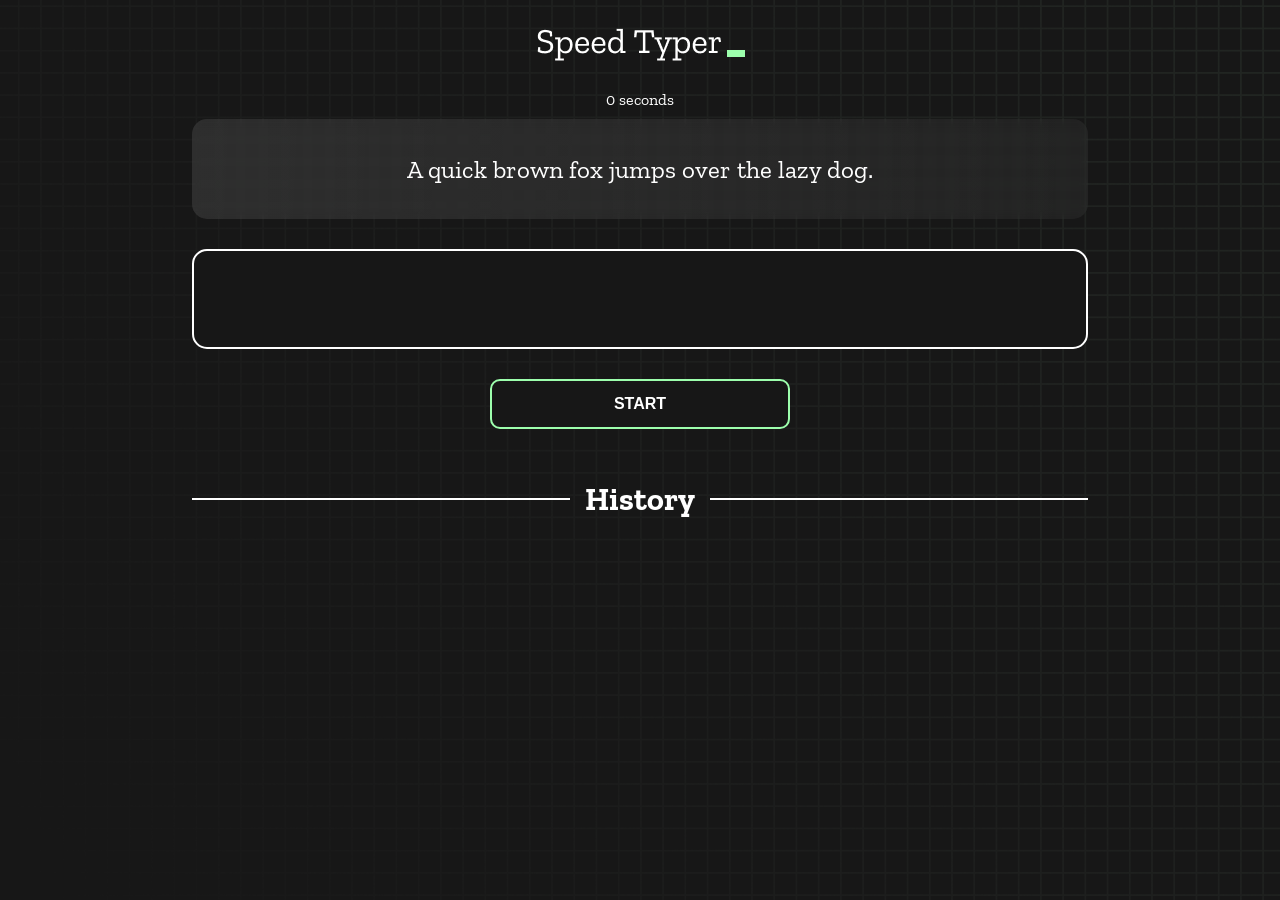
==== index.html @ a0e5a461 "Initial commit" ====
<!DOCTYPE html>
<html lang="en">
  <head>
    <meta charset="UTF-8" />
    <meta http-equiv="X-UA-Compatible" content="IE=edge" />
    <meta name="viewport" content="width=device-width, initial-scale=1.0" />
    <title>Speed Monster</title>
    <link rel="stylesheet" href="styles.css" />
    <link rel="preconnect" href="https://fonts.googleapis.com" />
    <link rel="preconnect" href="https://fonts.gstatic.com" crossorigin />
    <link
      href="https://fonts.googleapis.com/css2?family=Zilla+Slab:wght@300;400;500&display=swap"
      rel="stylesheet"
    />
  </head>
  <body>
    <h1 class="title"><img src="./logo.png" /></h1>
    <div id="show-time">0 seconds</div>

    <div class="box-container">
      <div id="question"></div>

      <div id="display" class="inactive"></div>

      <div class="buttons">
        <button id="starts">START</button>
      </div>

      <div class="divider-container">
        <div class="line"></div>
        <h1 class="title2">History</h1>
        <div class="line"></div>
      </div>
      <div id="histories"></div>
    </div>

    <div id="countdown"></div>
    <div id="modal-background" class="hidden"></div>
    <div id="result" class="hidden"></div>

    <script src="./history.js"></script>
    <script src="./script.js"></script>
  </body>
</html>
---- styles.css ----
* {
  padding: 0;
  margin: 0;
  box-sizing: border-box;
}

body {
  background-image: url("./bg.png");
  background-size: cover;
  background-position: left top;
  font-family: "Zilla Slab", serif;
}

.box-container {
  width: 70%;
  margin: 0 auto;
}

#question {
  height: 100px;
  display: flex;
  align-items: center;
  justify-content: center;
  color: white;
  font-size: 25px;
  border-radius: 15px;
  background: rgb(255, 255, 255);
  background: linear-gradient(
    92.49deg,
    rgba(255, 255, 255, 0.1) 0.18%,
    rgba(255, 255, 255, 0.05) 99.85%
  );
  backdrop-filter: blur(5px);
  margin-bottom: 30px;
}

#display {
  height: 100px;
  display: flex;
  flex-wrap: wrap;
  align-items: center;
  padding-left: 5rem;
  color: white;
  font-size: 32px;
  background-color: #171717;
  border: 2px solid #9dffad;
  border-radius: 15px;
}

#countdown {
  position: fixed;
  height: 100vh;
  width: 100vw;
  background-color: rgba(0, 0, 0, 0.8);
  top: 0;
  left: 0;
  display: flex;
  align-items: center;
  justify-content: center;
  font-size: 3rem;
  color: white;
  display: none;
}
#result {
  position: fixed;
  top: 10%; 
  left: 10%;
  transform: translate(-50%, -50%);
  height: 250px;
  width: 400px;
  background-color: #171717;
  border-radius: 15px;
  border: 2px solid #9dffad;
  color: white;
  text-align: center;
  padding: 2rem;
}
#show-time{
  text-align: center;
  color: white;
  margin: 10px 0;
}

.green {
  color: #9dffad;
}
.red {
  color: #eb6565;
}
.bold {
  font-weight: 700;
}
.inactive {
  border: 2px solid white !important;
}
.hidden {
  display: none;
}
.title {
  text-align: center;
  color: white;
  margin: 20px 0;
}

.divider-container {
  height: 80px;
  display: flex;
  justify-content: center;
  align-items: center;
  gap: 15px;
  margin: 0 auto;
}

.line {
  height: 2px;
  background: white;
  width: 100%;
}

.title2 {
  color: white;
  display: block;
}

.buttons {
  display: flex;
  justify-content: center;
  margin: 30px 0;
}
button {
  padding: 10px 20px;
  border: none;
  font-size: 16px;
  font-weight: bold;
  width: 300px;
  height: 50px;
  color: white;
  background-color: #171717;
  border-radius: 10px;
  border: 2px solid #9dffad;
  cursor: pointer;
}

#histories {
  display: flex;
  flex-wrap: wrap;
  justify-content: space-around;
}

.card {
  width: 100%;
  height: 100%;
  padding: 50px;
  display: flex;
  justify-content: space-between;
  align-items: center;
  padding: 20px 30px;
  color: white;
  border-radius: 15px;
  background: rgb(255, 255, 255);
  background: linear-gradient(
    92.49deg,
    rgba(255, 255, 255, 0.1) 0.18%,
    rgba(255, 255, 255, 0.05) 99.85%
  );
  backdrop-filter: blur(5px);
  margin-bottom: 30px;
}

#modal-background {
  background: rgb(255, 255, 255);
  background: linear-gradient(
    92.49deg,
    rgba(255, 255, 255, 0.1) 0.18%,
    rgba(255, 255, 255, 0.05) 99.85%
  );
  backdrop-filter: blur(5px);
  height: 100vh;
  width: 100%;
  position: fixed;
  top: 0;
}

@media only screen and (max-width: 700px) {
  .box-container {
    padding: 0 20px;
    width: 100%;
  }
  .card {
    flex-direction: column;
  }
}
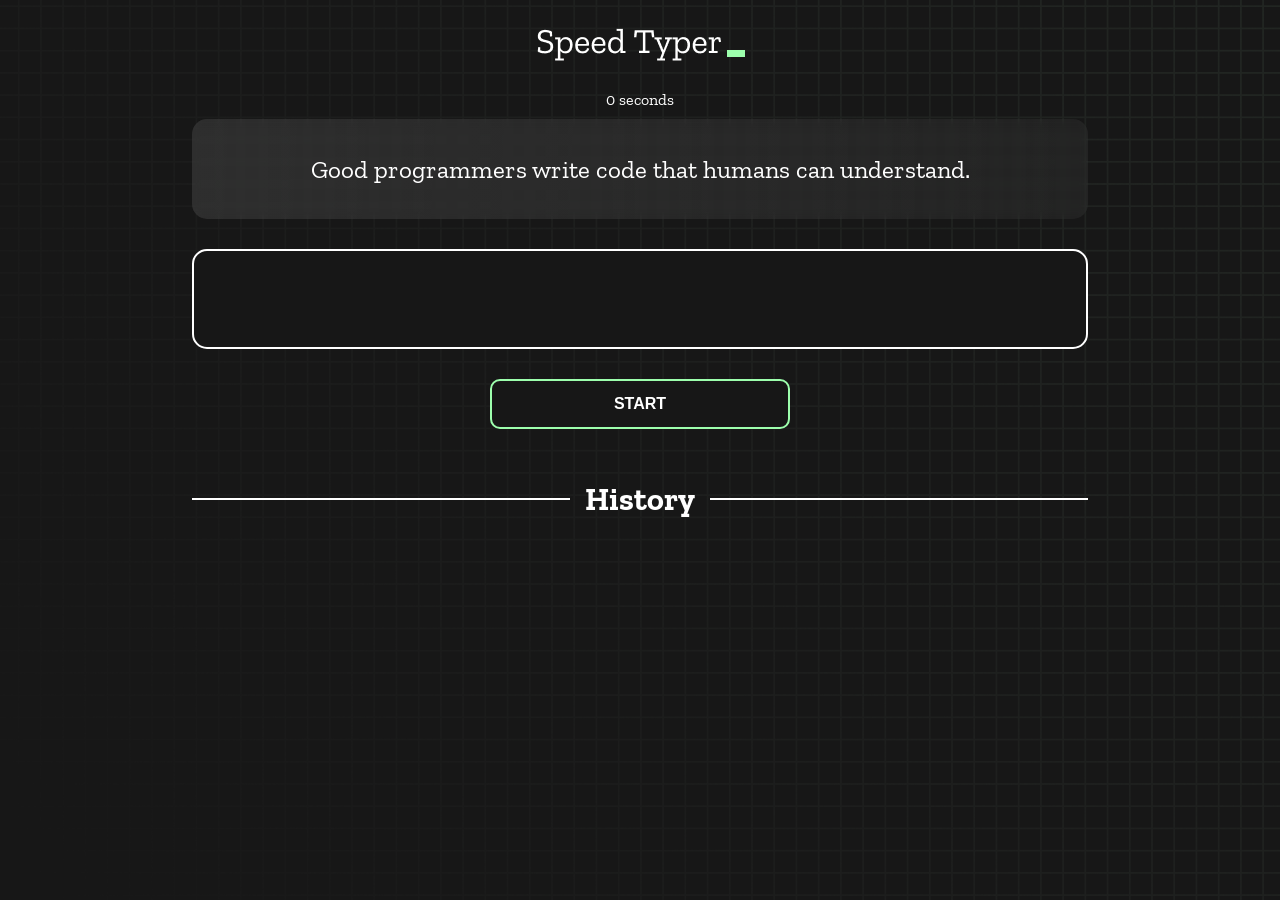
==== commit 55ea1135: "Title updated" ====
--- a/index.html
+++ b/index.html
@@ -1,44 +1,44 @@
 <!DOCTYPE html>
 <html lang="en">
-  <head>
-    <meta charset="UTF-8" />
-    <meta http-equiv="X-UA-Compatible" content="IE=edge" />
-    <meta name="viewport" content="width=device-width, initial-scale=1.0" />
-    <title>Speed Monster</title>
-    <link rel="stylesheet" href="styles.css" />
-    <link rel="preconnect" href="https://fonts.googleapis.com" />
-    <link rel="preconnect" href="https://fonts.gstatic.com" crossorigin />
-    <link
-      href="https://fonts.googleapis.com/css2?family=Zilla+Slab:wght@300;400;500&display=swap"
-      rel="stylesheet"
-    />
-  </head>
-  <body>
-    <h1 class="title"><img src="./logo.png" /></h1>
-    <div id="show-time">0 seconds</div>
 
-    <div class="box-container">
-      <div id="question"></div>
+<head>
+  <meta charset="UTF-8" />
+  <meta http-equiv="X-UA-Compatible" content="IE=edge" />
+  <meta name="viewport" content="width=device-width, initial-scale=1.0" />
+  <title>Type Monster</title>
+  <link rel="stylesheet" href="styles.css" />
+  <link rel="preconnect" href="https://fonts.googleapis.com" />
+  <link rel="preconnect" href="https://fonts.gstatic.com" crossorigin />
+  <link href="https://fonts.googleapis.com/css2?family=Zilla+Slab:wght@300;400;500&display=swap" rel="stylesheet" />
+</head>
 
-      <div id="display" class="inactive"></div>
+<body>
+  <h1 class="title"><img src="./logo.png" /></h1>
+  <div id="show-time">0 seconds</div>
 
-      <div class="buttons">
-        <button id="starts">START</button>
-      </div>
+  <div class="box-container">
+    <div id="question"></div>
 
-      <div class="divider-container">
-        <div class="line"></div>
-        <h1 class="title2">History</h1>
-        <div class="line"></div>
-      </div>
-      <div id="histories"></div>
+    <div id="display" class="inactive"></div>
+
+    <div class="buttons">
+      <button id="starts">START</button>
     </div>
 
-    <div id="countdown"></div>
-    <div id="modal-background" class="hidden"></div>
-    <div id="result" class="hidden"></div>
+    <div class="divider-container">
+      <div class="line"></div>
+      <h1 class="title2">History</h1>
+      <div class="line"></div>
+    </div>
+    <div id="histories"></div>
+  </div>
 
-    <script src="./history.js"></script>
-    <script src="./script.js"></script>
-  </body>
-</html>
+  <div id="countdown"></div>
+  <div id="modal-background" class="hidden"></div>
+  <div id="result" class="hidden"></div>
+
+  <script src="./history.js"></script>
+  <script src="./script.js"></script>
+</body>
+
+</html>
